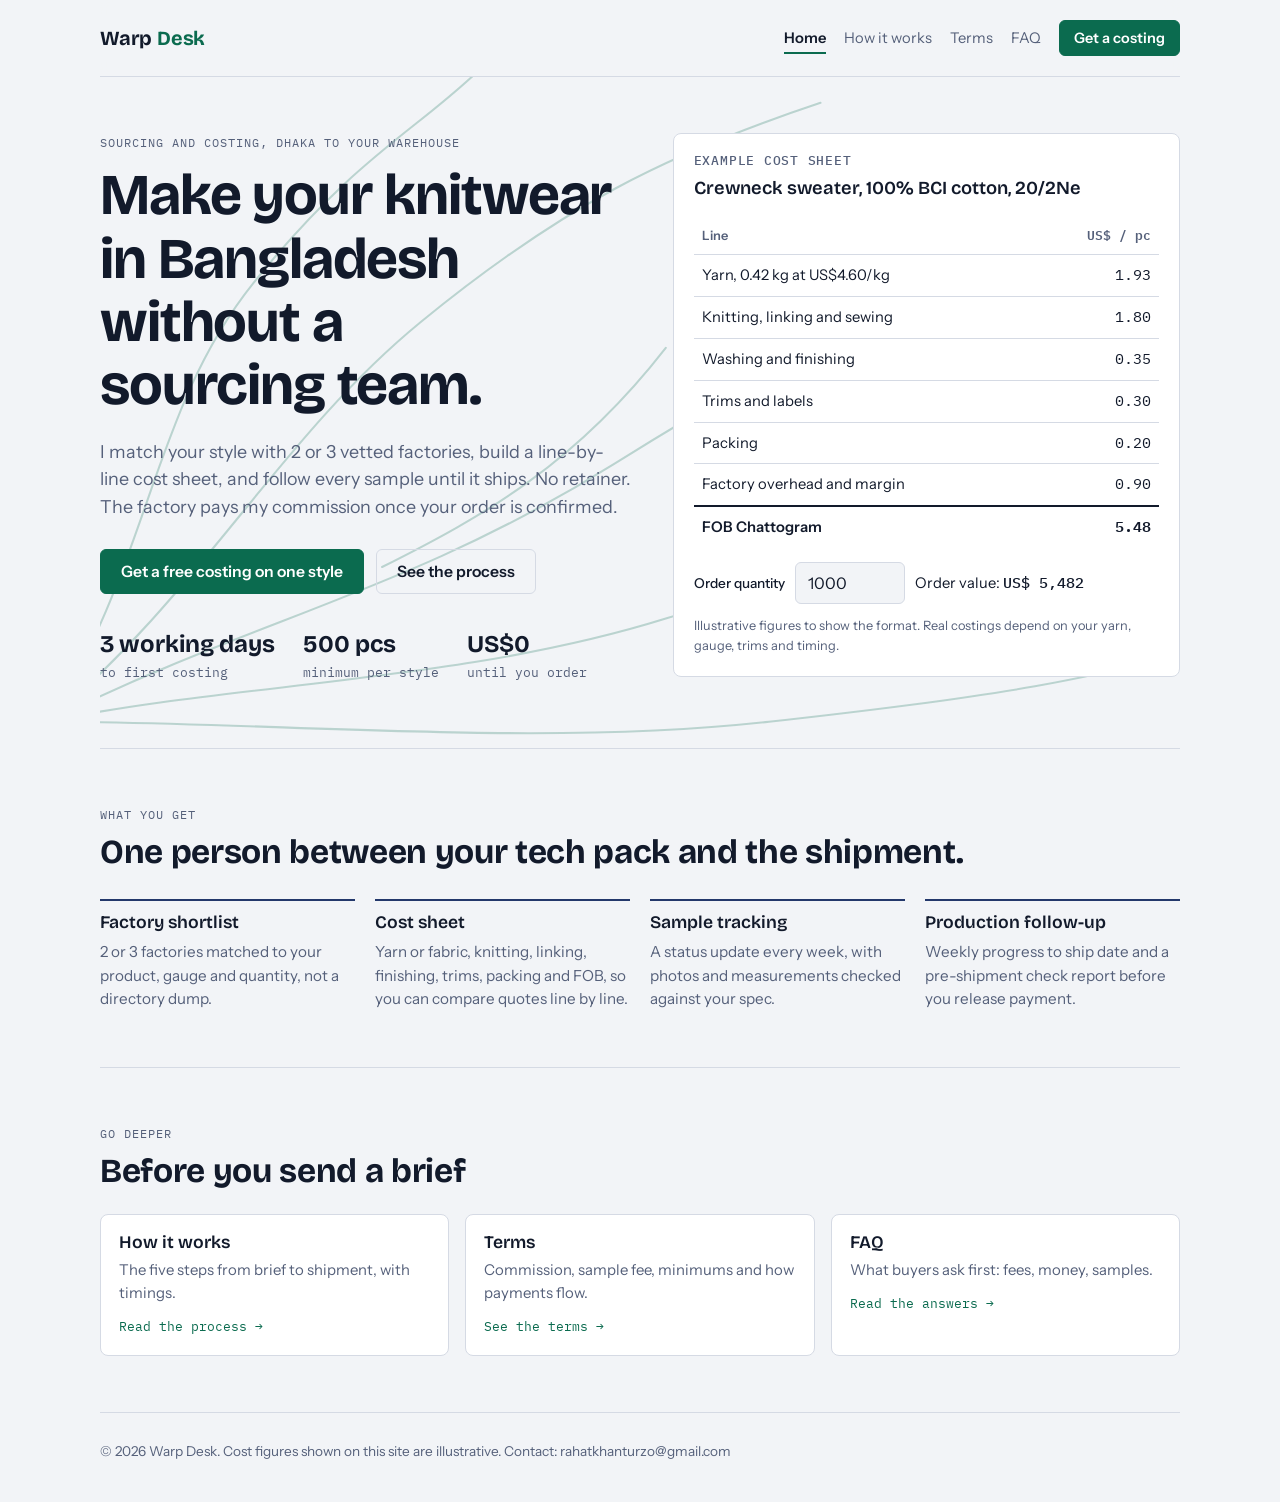
==== index.html @ 583fd415 "Add files via upload" ====
<!doctype html>
<html lang="en">
<head>
<meta charset="utf-8">
<meta name="viewport" content="width=device-width,initial-scale=1,viewport-fit=cover">
<title>7veins | Knitwear sourcing and costing in Bangladesh</title>
<meta name="description" content="Sourcing and costing for small knitwear brands producing in Bangladesh. Vetted factories, line-by-line cost sheets and sample tracking. No retainer.">
<meta property="og:type" content="website">
<meta property="og:site_name" content="7veins">
<meta property="og:title" content="7veins | Knitwear sourcing and costing in Bangladesh">
<meta property="og:description" content="Sourcing and costing for small knitwear brands producing in Bangladesh. Vetted factories, line-by-line cost sheets and sample tracking. No retainer.">
<link rel="stylesheet" href="https://fonts.googleapis.com/css2?family=Bricolage+Grotesque:opsz,wght@12..96,500;12..96,700&family=Instrument+Sans:wght@400;500;600&family=IBM+Plex+Mono:wght@400;500&display=swap">
<link rel="stylesheet" href="style.css">
</head>
<body data-title="">
<div class="wrap">
<header id="site-header"></header>
<main>
<div class="hero">
  <div class="veins-wrap" aria-hidden="true"><svg class="veins" viewBox="0 0 1000 520" preserveAspectRatio="xMidYMid slice" focusable="false">
    <path pathLength="1" style="--d:.0" d="M40 500 C 200 420, 320 400, 480 300 S 760 140, 960 60"/>
    <path pathLength="1" style="--d:.15" d="M40 500 C 180 470, 360 470, 520 420 S 800 360, 980 250"/>
    <path pathLength="1" style="--d:.3" d="M40 500 C 160 400, 220 280, 330 190 S 520 60, 640 20"/>
    <path pathLength="1" style="--d:.45" d="M40 500 C 220 500, 420 520, 600 500 S 840 470, 990 430"/>
    <path pathLength="1" style="--d:.6" d="M40 500 C 120 380, 120 260, 200 160 S 330 40, 380 -10"/>
    <path pathLength="1" style="--d:1.1" d="M300 380 C 380 340, 450 300, 520 210"/>
    <path pathLength="1" style="--d:1.3" d="M560 420 C 640 380, 700 300, 760 230"/>
  </svg></div>
  <div>
    <p class="eyebrow">Sourcing and costing, Dhaka to your warehouse</p>
    <h1 style="margin-top:12px">Make your knitwear in Bangladesh without a sourcing team.</h1>
    <p class="lead">I match your style with 2 or 3 vetted factories, build a line-by-line cost sheet, and follow every sample until it ships. No retainer. The factory pays my commission once your order is confirmed.</p>
    <div class="cta"><a class="btn" href="contact.html">Get a free costing on one style</a><a class="btn ghost" href="how-it-works.html">See the process</a></div>
    <div class="facts">
      <div><b data-s="costingTime"></b>to first costing</div>
      <div><b><span data-s="minQty"></span> pcs</b>minimum per style</div>
      <div><b>US$0</b>until you order</div>
    </div>
  </div>
  <div class="sheet" aria-labelledby="sheet-h">
    <h3 id="sheet-h">Example cost sheet</h3>
    <div class="style" data-s="exampleStyle"></div>
    <div class="tw"><table>
      <thead><tr><th>Line</th><th class="n">US$ / pc</th></tr></thead>
      <tbody id="rows"></tbody>
    </table></div>
    <div class="qty">
      <label for="qty" style="margin:0">Order quantity</label>
      <input id="qty" type="number" min="500" step="100" value="1000" inputmode="numeric">
      <span>Order value: <span class="ov" id="ov"></span></span>
    </div>
    <p class="note">Illustrative figures to show the format. Real costings depend on your yarn, gauge, trims and timing.</p>
  </div>
</div>
<section>
  <p class="eyebrow">What you get</p>
  <h2>One person between your tech pack and the shipment.</h2>
  <div class="grid4">
    <div><h3>Factory shortlist</h3><p>2 or 3 factories matched to your product, gauge and quantity, not a directory dump.</p></div>
    <div><h3>Cost sheet</h3><p>Yarn or fabric, knitting, linking, finishing, trims, packing and FOB, so you can compare quotes line by line.</p></div>
    <div><h3>Sample tracking</h3><p>A status update every week, with photos and measurements checked against your spec.</p></div>
    <div><h3>Production follow-up</h3><p>Weekly progress to ship date and a pre-shipment check report before you release payment.</p></div>
  </div>
</section>
<section>
  <p class="eyebrow">Go deeper</p>
  <h2>Before you send a brief</h2>
  <div class="linkcards">
    <a class="card" href="how-it-works.html"><h3>How it works</h3><p>The five steps from brief to shipment, with timings.</p><span class="go">Read the process &rarr;</span></a>
    <a class="card" href="terms.html"><h3>Terms</h3><p>Commission, sample fee, minimums and how payments flow.</p><span class="go">See the terms &rarr;</span></a>
    <a class="card" href="faq.html"><h3>FAQ</h3><p>What buyers ask first: fees, money, samples.</p><span class="go">Read the answers &rarr;</span></a>
  </div>
</section>
</main>
<footer id="site-footer"></footer>
</div>
<script src="settings.js"></script>
<script src="site.js"></script>
</body>
</html>
---- style.css ----
/* Layout: a costing-sheet page. Hero pairs the pitch with a live example cost sheet; sections follow the order of a real sourcing job. */
:root{
  --bg:#F2F4F7; --surface:#FFFFFF; --fg:#121A2B; --muted:#55607A; --line:#D5DAE4;
  --indigo:#23386B; --accent:#0B6B4F; --accent-fg:#FFFFFF; --soft:#E4E9F2;
  --display:'Bricolage Grotesque','Helvetica Neue',Arial,sans-serif;
  --body:'Instrument Sans','Helvetica Neue',Arial,sans-serif;
  --mono:'IBM Plex Mono',ui-monospace,Menlo,Consolas,monospace;
}
@media (prefers-color-scheme:dark){:root:not([data-theme="light"]){
  --bg:#0E1422; --surface:#161E31; --fg:#E7EBF3; --muted:#9AA6C0; --line:#2A3550;
  --indigo:#9DB4F0; --accent:#3FBF93; --accent-fg:#06281D; --soft:#1D2740; color-scheme:dark}}
:root[data-theme="dark"]{
  --bg:#0E1422; --surface:#161E31; --fg:#E7EBF3; --muted:#9AA6C0; --line:#2A3550;
  --indigo:#9DB4F0; --accent:#3FBF93; --accent-fg:#06281D; --soft:#1D2740; color-scheme:dark}
*{box-sizing:border-box}
:root{color-scheme:light}
img{max-width:100%}
[hidden]{display:none!important}
body{background:var(--bg);color:var(--fg);font-family:var(--body);font-size:16px;line-height:1.55;
  padding-left:max(16px,env(safe-area-inset-left,0px));padding-right:max(16px,env(safe-area-inset-right,0px));padding-block:0;margin:0}
.wrap{max-width:1080px;margin:0 auto}
h1,h2,h3{font-family:var(--display);line-height:1.1;text-wrap:balance;margin:0}
h1{font-size:clamp(2.2rem,5.4vw,3.6rem);font-weight:700;letter-spacing:-.02em}
h2{font-size:clamp(1.5rem,3vw,2.1rem);font-weight:700;letter-spacing:-.01em}
h3{font-size:1.1rem;font-weight:600}
p{margin:0}
.eyebrow{font-family:var(--mono);font-size:.78rem;letter-spacing:.08em;text-transform:uppercase;color:var(--muted)}
header.top{display:flex;flex-wrap:wrap;justify-content:space-between;align-items:center;gap:12px 16px;padding-block:20px;border-bottom:1px solid var(--line)}
.logo{font-family:var(--display);font-weight:700;font-size:1.25rem;letter-spacing:-.01em}
.logo span{color:var(--accent)}
nav{display:flex;flex-wrap:wrap;align-items:center;gap:8px 18px}
nav a{color:var(--muted);text-decoration:none;font-size:.92rem}
nav a.active{color:var(--fg);font-weight:600}
nav a.btn{padding:8px 14px;font-size:.9rem;color:var(--accent-fg)}
nav a.btn:hover,nav a.btn:focus-visible{color:var(--accent-fg)}
nav a:hover,nav a:focus-visible{color:var(--fg)}
.hero{display:grid;grid-template-columns:1.05fr 1fr;gap:40px;padding-block:56px 64px;align-items:start}
.hero .lead{margin-top:20px;font-size:1.12rem;color:var(--muted);max-width:34em}
.hero .cta{margin-top:28px;display:flex;gap:12px;flex-wrap:wrap}
.btn{display:inline-block;font:600 .98rem var(--body);padding:12px 20px;border-radius:6px;border:1px solid var(--accent);background:var(--accent);color:var(--accent-fg);text-decoration:none;cursor:pointer}
.btn.ghost{background:transparent;color:var(--fg);border-color:var(--line)}
.btn:focus-visible,input:focus-visible,select:focus-visible,textarea:focus-visible,a:focus-visible{outline:2px solid var(--accent);outline-offset:2px}
.facts{margin-top:32px;display:flex;gap:28px;flex-wrap:wrap}
.facts div{font-family:var(--mono);font-size:.82rem;color:var(--muted)}
.facts b{display:block;font-family:var(--display);font-size:1.5rem;color:var(--fg);font-weight:700}
.sheet{background:var(--surface);border:1px solid var(--line);border-radius:8px;padding:20px;min-width:0}
.sheet h3{font-family:var(--mono);font-size:.8rem;font-weight:500;letter-spacing:.06em;text-transform:uppercase;color:var(--muted)}
.sheet .style{margin:6px 0 14px;font-family:var(--display);font-weight:600;font-size:1.15rem}
.tw{overflow-x:auto}
table{width:100%;border-collapse:collapse;font-size:.92rem}
th,td{padding:9px 8px;text-align:left;border-bottom:1px solid var(--line);vertical-align:top}
th{font-weight:600;color:var(--muted);font-size:.8rem}
td.n,th.n{text-align:right;font-family:var(--mono);font-variant-numeric:tabular-nums;white-space:nowrap}
tr.total td{border-bottom:0;border-top:2px solid var(--fg);font-weight:600}
.qty{display:flex;align-items:center;gap:10px;margin-top:14px;flex-wrap:wrap;font-size:.92rem}
.qty input{width:110px}
.ov{font-family:var(--mono);font-variant-numeric:tabular-nums;font-weight:500}
.note{margin-top:12px;font-size:.8rem;color:var(--muted)}
input,select,textarea{font:400 1rem var(--body);color:var(--fg);background:var(--bg);border:1px solid var(--line);border-radius:6px;padding:10px 12px;width:100%}
textarea{min-height:170px;font-family:var(--mono);font-size:.88rem;line-height:1.5}
label{display:block;font-size:.85rem;font-weight:500;margin-bottom:6px}
section{padding-block:56px;border-top:1px solid var(--line)}
section>.eyebrow{margin-bottom:10px}
.grid4{display:grid;grid-template-columns:repeat(4,1fr);gap:20px;margin-top:28px}
.grid4>div{min-width:0}
.grid4 p{color:var(--muted);margin-top:8px;font-size:.95rem}
.grid4 h3{padding-top:12px;border-top:2px solid var(--indigo)}
ol.steps{list-style:none;margin:28px 0 0;padding:0;display:grid;gap:0;border:1px solid var(--line);border-radius:8px;background:var(--surface)}
ol.steps li{display:grid;grid-template-columns:150px 1fr 120px;gap:16px;padding:16px 20px;border-bottom:1px solid var(--line);align-items:baseline}
ol.steps li:last-child{border-bottom:0}
ol.steps b{font-family:var(--display);font-size:1.05rem}
ol.steps .t{font-family:var(--mono);font-size:.82rem;color:var(--muted);text-align:right}
ol.steps p{color:var(--muted);font-size:.95rem}
.two{display:grid;grid-template-columns:1fr 1fr;gap:40px;margin-top:28px}
.two>*{min-width:0}
.terms td:first-child{font-weight:600;width:38%}
.fit h3{margin-bottom:10px}
.fit ul{margin:0;padding-left:1.1em;color:var(--muted)}
.fit li{margin-bottom:6px}
.form{display:grid;grid-template-columns:1fr 1fr;gap:14px}
.form .full{grid-column:1/-1}
.out{margin-top:14px}
.row{display:flex;gap:10px;margin-top:10px;flex-wrap:wrap;align-items:center}
.status{font-size:.88rem;color:var(--muted)}
.contact{margin-top:24px;display:grid;gap:6px;font-size:.95rem}
.contact code{font-family:var(--mono);background:var(--soft);padding:2px 8px;border-radius:4px;user-select:all}
details{border-bottom:1px solid var(--line);padding:14px 0}
summary{cursor:pointer;font-weight:600}
details p{color:var(--muted);margin-top:8px}
footer{padding-block:28px 40px;border-top:1px solid var(--line);font-size:.85rem;color:var(--muted)}
@media (max-width:860px){
  .hero{grid-template-columns:1fr;padding-block:36px 44px}
  .grid4{grid-template-columns:1fr 1fr}
  .two{grid-template-columns:1fr;gap:28px}
  ol.steps li{grid-template-columns:1fr;gap:4px}
  ol.steps .t{text-align:left}
}
@media (max-width:520px){
  .grid4{grid-template-columns:1fr}
  .form{grid-template-columns:1fr}
}
@media (prefers-reduced-motion:no-preference){.btn{transition:filter .15s}.btn:hover{filter:brightness(1.08)}}

.pagehead{padding-block:48px 8px}
.pagehead h1{font-size:clamp(1.9rem,4.2vw,2.7rem)}
.pagehead .lead{margin-top:14px;color:var(--muted);font-size:1.08rem;max-width:36em}
.pagehead+section{border-top:0}
.linkcards{display:grid;grid-template-columns:repeat(3,1fr);gap:16px;margin-top:24px}
a.card{display:block;border:1px solid var(--line);background:var(--surface);border-radius:8px;padding:18px;text-decoration:none;color:inherit;min-width:0}
a.card:hover,a.card:focus-visible{border-color:var(--accent)}
a.card p{color:var(--muted);margin-top:6px;font-size:.93rem}
a.card .go{display:block;margin-top:12px;font-family:var(--mono);font-size:.82rem;color:var(--accent)}
.endcta{display:flex;gap:12px;flex-wrap:wrap;margin-top:28px}
@media (max-width:860px){.linkcards{grid-template-columns:1fr}}

/* ---------- motion and polish ---------- */
header.top{position:sticky;top:0;z-index:30;background:color-mix(in srgb,var(--bg) 90%,transparent);-webkit-backdrop-filter:blur(8px);backdrop-filter:blur(8px)}
header.top.scrolled{box-shadow:0 10px 24px -18px rgba(0,0,0,.45)}
nav a:not(.btn){position:relative}
nav a:not(.btn)::after{content:"";position:absolute;left:0;right:0;bottom:-5px;height:2px;background:var(--accent);transform:scaleX(0);transform-origin:left}
nav a:not(.btn):hover::after,nav a:not(.btn):focus-visible::after,nav a.active::after{transform:scaleX(1)}
.hero{position:relative;isolation:isolate}
.veins-wrap{position:absolute;inset:0;overflow:hidden;pointer-events:none;z-index:-1}
.veins{width:100%;height:100%;display:block}
.veins path{fill:none;stroke:var(--accent);stroke-width:1.6;stroke-linecap:round;opacity:.24;stroke-dasharray:1}
@media (prefers-reduced-motion:no-preference){
  @keyframes rise{from{opacity:0;transform:translateY(16px)}to{opacity:1;transform:none}}
  @keyframes draw{to{stroke-dashoffset:0}}
  @keyframes rowin{from{opacity:0;transform:translateX(-8px)}to{opacity:1;transform:none}}
  .hero .eyebrow,.hero h1,.hero .lead,.hero .cta,.hero .facts,.hero .sheet,.pagehead>*{animation:rise .75s cubic-bezier(.2,.7,.2,1) both}
  .hero .eyebrow,.pagehead .eyebrow{animation-delay:.05s}
  .hero h1,.pagehead h1{animation-delay:.15s}
  .hero .lead,.pagehead .lead{animation-delay:.28s}
  .hero .cta{animation-delay:.4s}
  .hero .facts{animation-delay:.52s}
  .hero .sheet{animation-delay:.35s}
  .veins path{stroke-dashoffset:1;animation:draw 2.6s cubic-bezier(.4,0,.2,1) forwards;animation-delay:calc(var(--d,0)*1s)}
  .sheet tbody tr{animation:rowin .5s ease both;animation-delay:calc(.7s + var(--i,0)*.09s)}
  .rv{opacity:0;transform:translateY(20px);transition:opacity .7s ease,transform .7s cubic-bezier(.2,.7,.2,1)}
  .rv.in{opacity:1;transform:none}
  .btn{transition:transform .18s ease,filter .18s ease}
  .btn:hover{transform:translateY(-2px)}
  a.card{transition:transform .22s ease,border-color .22s ease,box-shadow .22s ease}
  a.card:hover,a.card:focus-visible{transform:translateY(-4px);box-shadow:0 16px 30px -22px rgba(0,0,0,.5)}
  nav a:not(.btn)::after{transition:transform .25s ease}
  header.top{transition:box-shadow .25s ease}
}
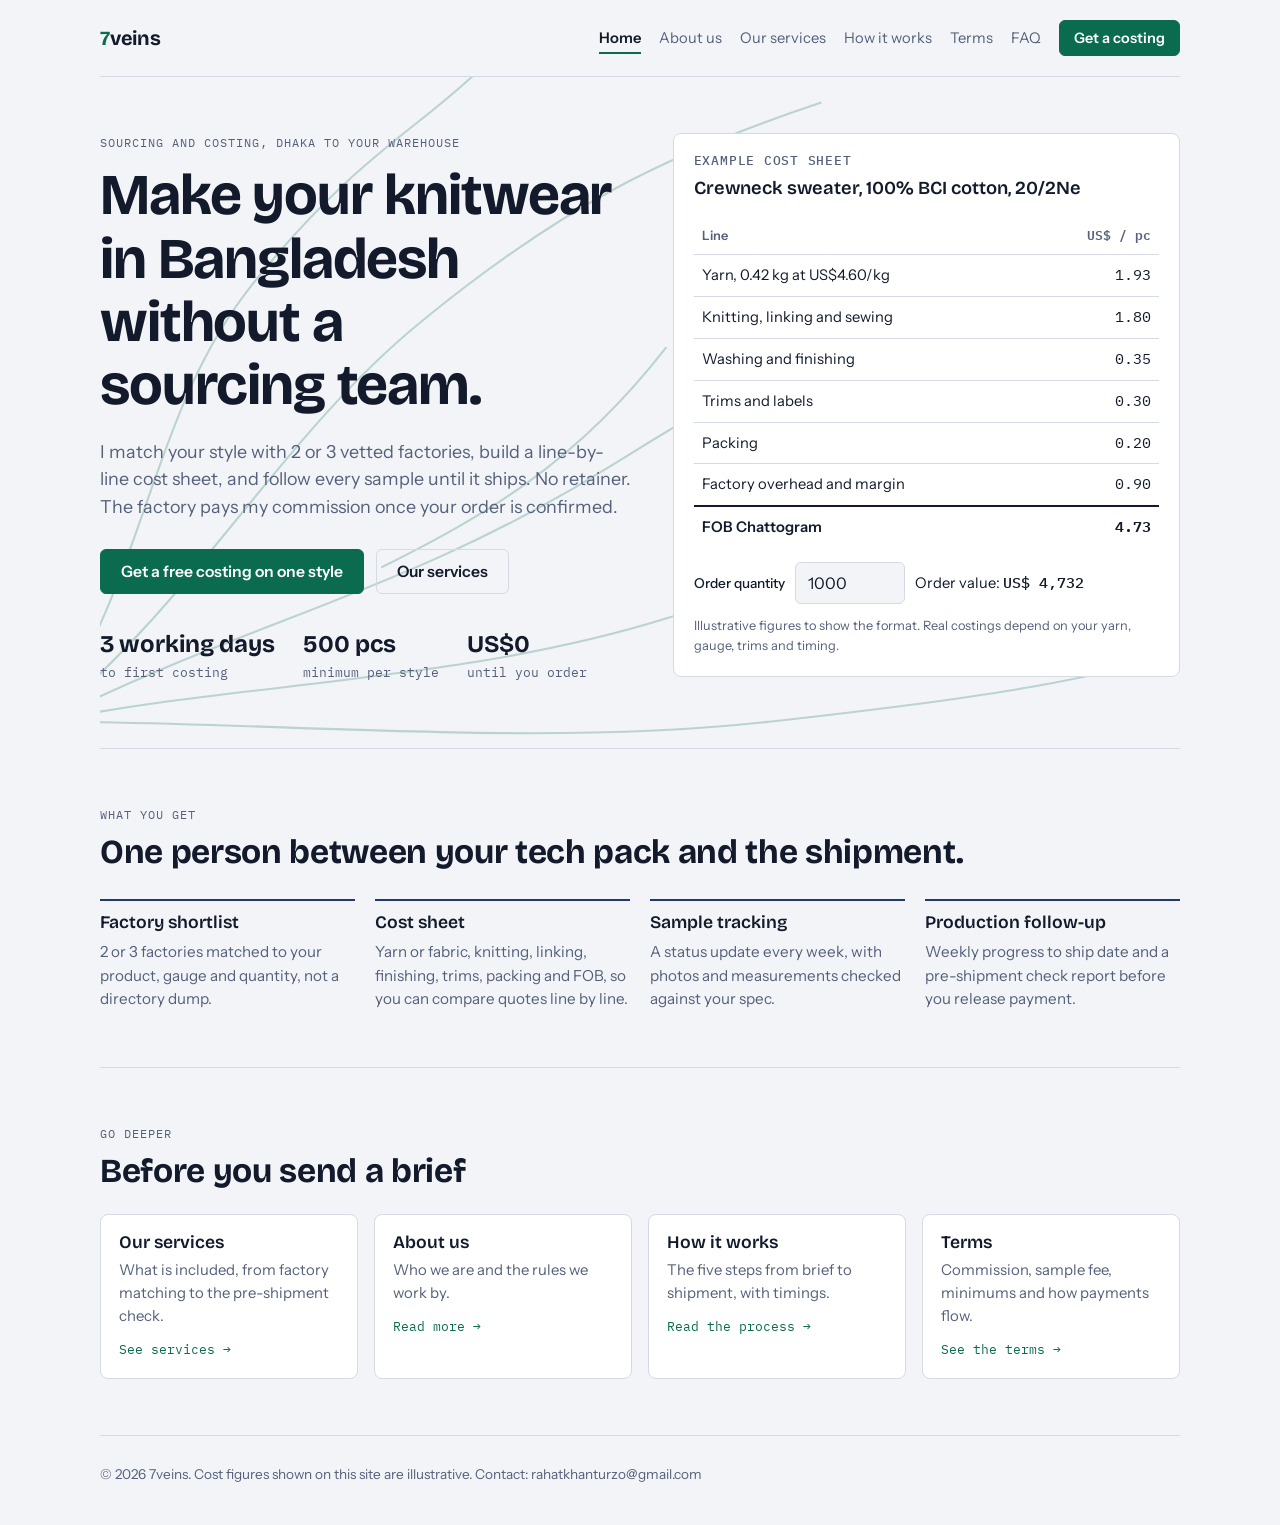
==== commit 5d930c89: "Add files via upload" ====
--- a/index.html
+++ b/index.html
@@ -3,6 +3,7 @@
 <head>
 <meta charset="utf-8">
 <meta name="viewport" content="width=device-width,initial-scale=1,viewport-fit=cover">
+<script>if(!(window.matchMedia&&matchMedia('(prefers-reduced-motion: reduce)').matches))document.documentElement.classList.add('m')</script>
 <title>7veins | Knitwear sourcing and costing in Bangladesh</title>
 <meta name="description" content="Sourcing and costing for small knitwear brands producing in Bangladesh. Vetted factories, line-by-line cost sheets and sample tracking. No retainer.">
 <meta property="og:type" content="website">
@@ -30,7 +31,7 @@
     <p class="eyebrow">Sourcing and costing, Dhaka to your warehouse</p>
     <h1 style="margin-top:12px">Make your knitwear in Bangladesh without a sourcing team.</h1>
     <p class="lead">I match your style with 2 or 3 vetted factories, build a line-by-line cost sheet, and follow every sample until it ships. No retainer. The factory pays my commission once your order is confirmed.</p>
-    <div class="cta"><a class="btn" href="contact.html">Get a free costing on one style</a><a class="btn ghost" href="how-it-works.html">See the process</a></div>
+    <div class="cta"><a class="btn" href="contact.html">Get a free costing on one style</a><a class="btn ghost" href="services.html">Our services</a></div>
     <div class="facts">
       <div><b data-s="costingTime"></b>to first costing</div>
       <div><b><span data-s="minQty"></span> pcs</b>minimum per style</div>
@@ -66,9 +67,10 @@
   <p class="eyebrow">Go deeper</p>
   <h2>Before you send a brief</h2>
   <div class="linkcards">
+    <a class="card" href="services.html"><h3>Our services</h3><p>What is included, from factory matching to the pre-shipment check.</p><span class="go">See services &rarr;</span></a>
+    <a class="card" href="about.html"><h3>About us</h3><p>Who we are and the rules we work by.</p><span class="go">Read more &rarr;</span></a>
     <a class="card" href="how-it-works.html"><h3>How it works</h3><p>The five steps from brief to shipment, with timings.</p><span class="go">Read the process &rarr;</span></a>
     <a class="card" href="terms.html"><h3>Terms</h3><p>Commission, sample fee, minimums and how payments flow.</p><span class="go">See the terms &rarr;</span></a>
-    <a class="card" href="faq.html"><h3>FAQ</h3><p>What buyers ask first: fees, money, samples.</p><span class="go">Read the answers &rarr;</span></a>
   </div>
 </section>
 </main>
--- a/style.css
+++ b/style.css
@@ -105,7 +105,7 @@
 .pagehead h1{font-size:clamp(1.9rem,4.2vw,2.7rem)}
 .pagehead .lead{margin-top:14px;color:var(--muted);font-size:1.08rem;max-width:36em}
 .pagehead+section{border-top:0}
-.linkcards{display:grid;grid-template-columns:repeat(3,1fr);gap:16px;margin-top:24px}
+.linkcards{display:grid;grid-template-columns:repeat(auto-fit,minmax(210px,1fr));gap:16px;margin-top:24px}
 a.card{display:block;border:1px solid var(--line);background:var(--surface);border-radius:8px;padding:18px;text-decoration:none;color:inherit;min-width:0}
 a.card:hover,a.card:focus-visible{border-color:var(--accent)}
 a.card p{color:var(--muted);margin-top:6px;font-size:.93rem}
@@ -127,21 +127,23 @@
   @keyframes rise{from{opacity:0;transform:translateY(16px)}to{opacity:1;transform:none}}
   @keyframes draw{to{stroke-dashoffset:0}}
   @keyframes rowin{from{opacity:0;transform:translateX(-8px)}to{opacity:1;transform:none}}
-  .hero .eyebrow,.hero h1,.hero .lead,.hero .cta,.hero .facts,.hero .sheet,.pagehead>*{animation:rise .75s cubic-bezier(.2,.7,.2,1) both}
-  .hero .eyebrow,.pagehead .eyebrow{animation-delay:.05s}
-  .hero h1,.pagehead h1{animation-delay:.15s}
-  .hero .lead,.pagehead .lead{animation-delay:.28s}
-  .hero .cta{animation-delay:.4s}
-  .hero .facts{animation-delay:.52s}
-  .hero .sheet{animation-delay:.35s}
   .veins path{stroke-dashoffset:1;animation:draw 2.6s cubic-bezier(.4,0,.2,1) forwards;animation-delay:calc(var(--d,0)*1s)}
-  .sheet tbody tr{animation:rowin .5s ease both;animation-delay:calc(.7s + var(--i,0)*.09s)}
+  .sheet tbody tr{animation:rowin .5s ease both;animation-delay:calc(1s + var(--i,0)*.09s)}
   .rv{opacity:0;transform:translateY(20px);transition:opacity .7s ease,transform .7s cubic-bezier(.2,.7,.2,1)}
   .rv.in{opacity:1;transform:none}
   .btn{transition:transform .18s ease,filter .18s ease}
   .btn:hover{transform:translateY(-2px)}
   a.card{transition:transform .22s ease,border-color .22s ease,box-shadow .22s ease}
+  a.card.rv{transition:opacity .7s ease,transform .7s cubic-bezier(.2,.7,.2,1)}
   a.card:hover,a.card:focus-visible{transform:translateY(-4px);box-shadow:0 16px 30px -22px rgba(0,0,0,.5)}
   nav a:not(.btn)::after{transition:transform .25s ease}
   header.top{transition:box-shadow .25s ease}
 }
+
+html.m main{opacity:0;animation:showmain 0s 2.5s forwards}
+html.m.ready main{opacity:1;animation:none}
+@keyframes showmain{to{opacity:1}}
+.svc td:first-child{font-weight:600;width:22%}
+.svc td:last-child{width:28%;color:var(--muted)}
+.grid4.three{grid-template-columns:repeat(3,1fr)}
+@media (max-width:860px){.grid4.three{grid-template-columns:1fr}}
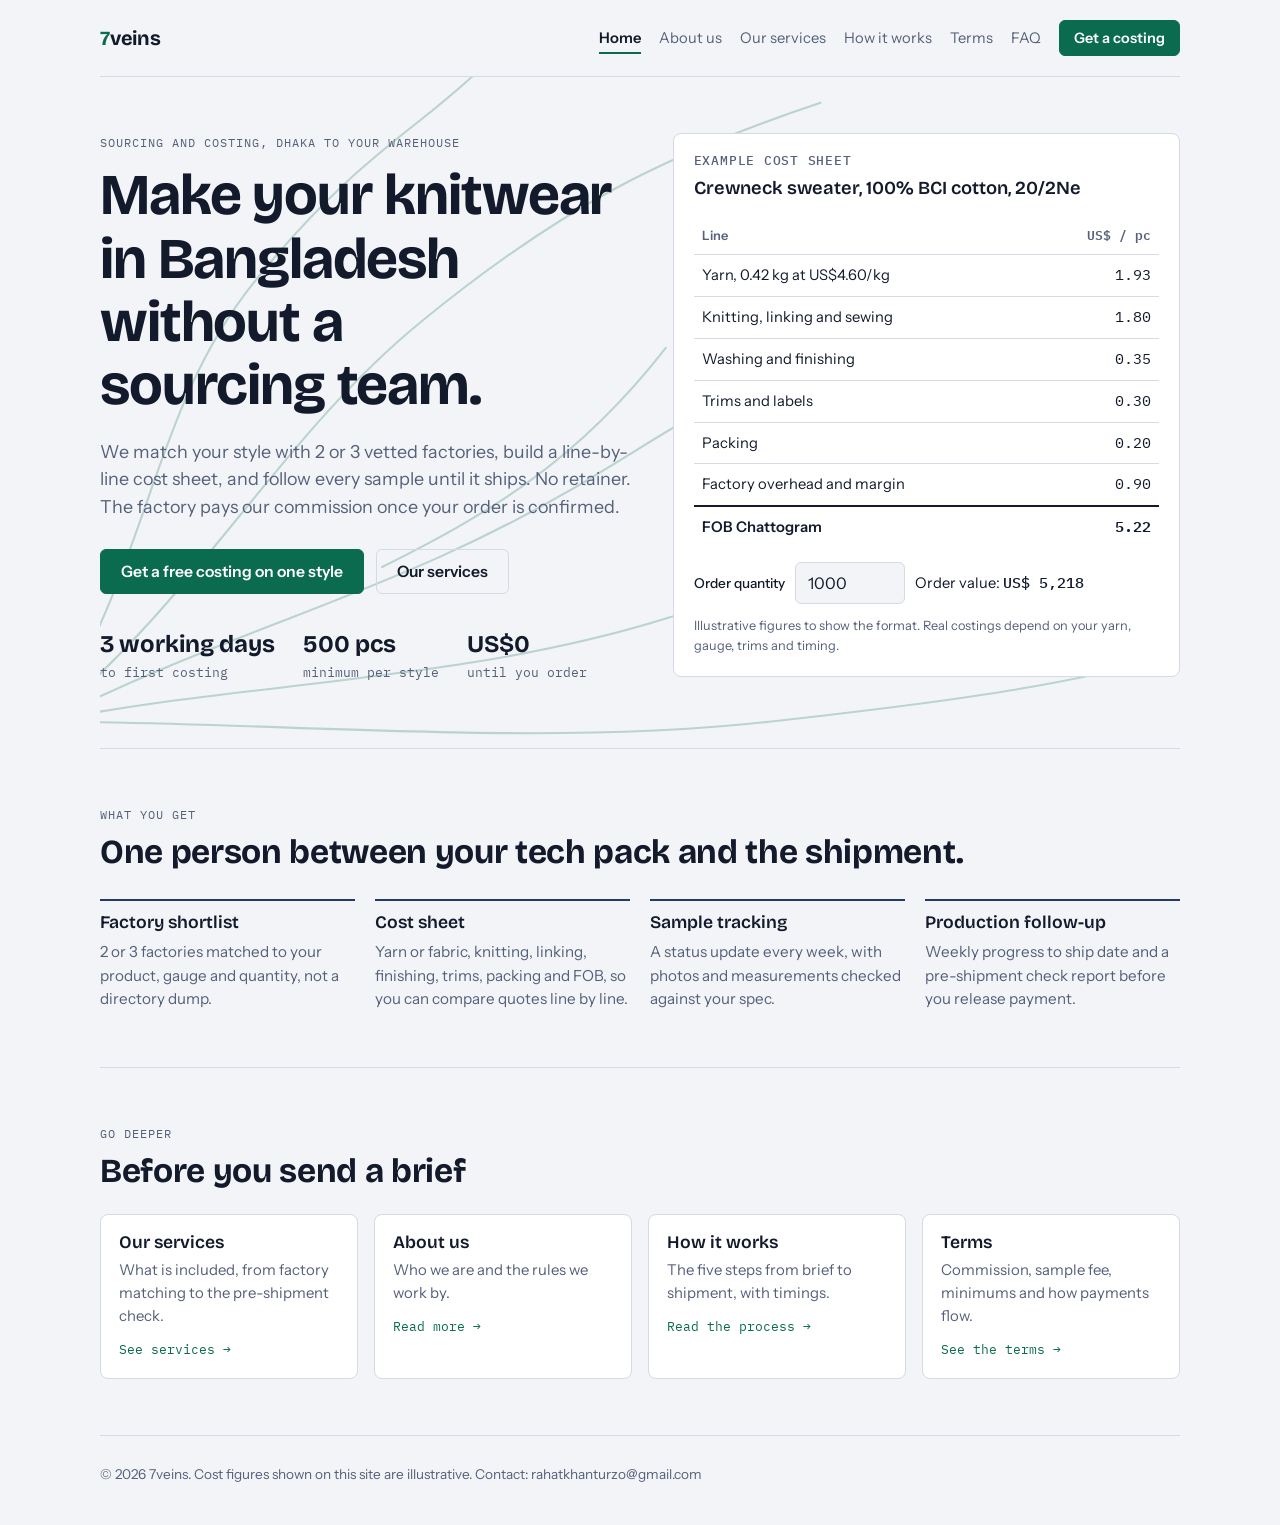
==== commit 59d48a65: "Add files via upload" ====
--- a/index.html
+++ b/index.html
@@ -30,7 +30,7 @@
   <div>
     <p class="eyebrow">Sourcing and costing, Dhaka to your warehouse</p>
     <h1 style="margin-top:12px">Make your knitwear in Bangladesh without a sourcing team.</h1>
-    <p class="lead">I match your style with 2 or 3 vetted factories, build a line-by-line cost sheet, and follow every sample until it ships. No retainer. The factory pays my commission once your order is confirmed.</p>
+    <p class="lead">We match your style with 2 or 3 vetted factories, build a line-by-line cost sheet, and follow every sample until it ships. No retainer. The factory pays our commission once your order is confirmed.</p>
     <div class="cta"><a class="btn" href="contact.html">Get a free costing on one style</a><a class="btn ghost" href="services.html">Our services</a></div>
     <div class="facts">
       <div><b data-s="costingTime"></b>to first costing</div>
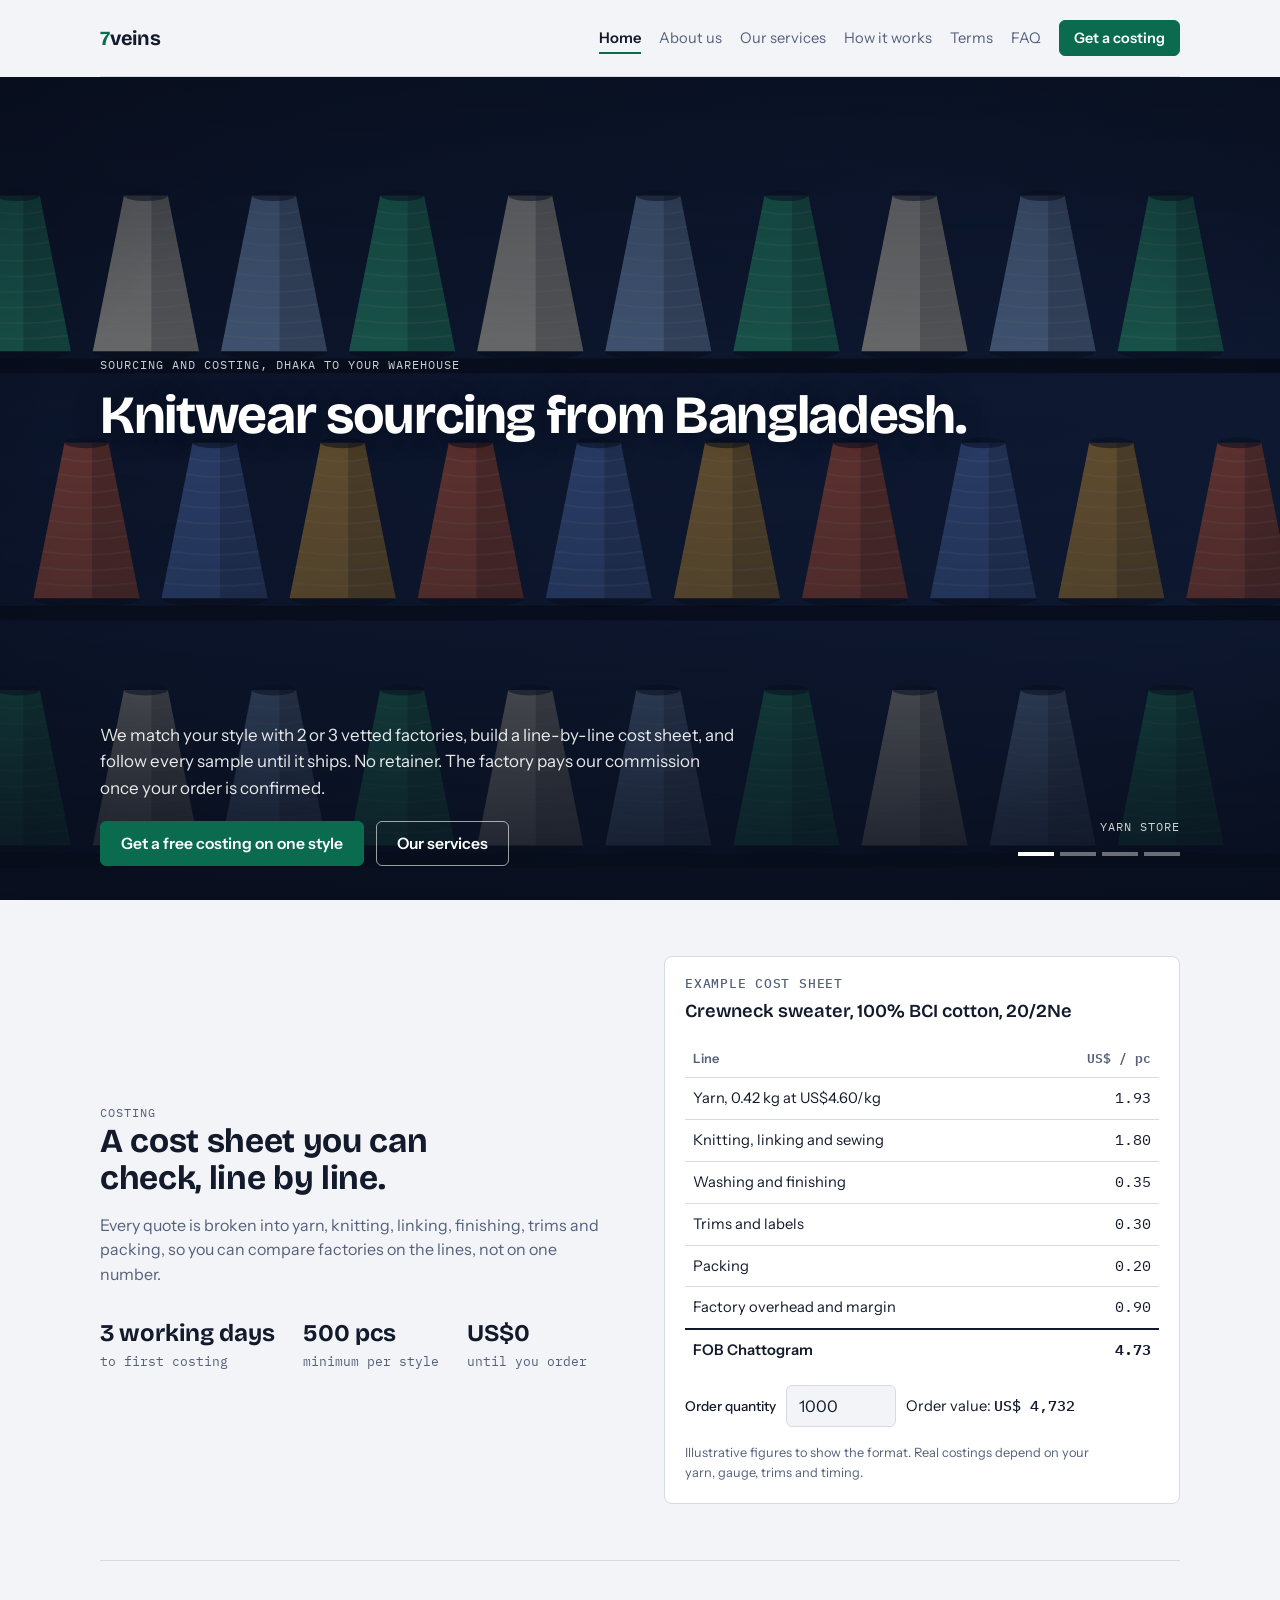
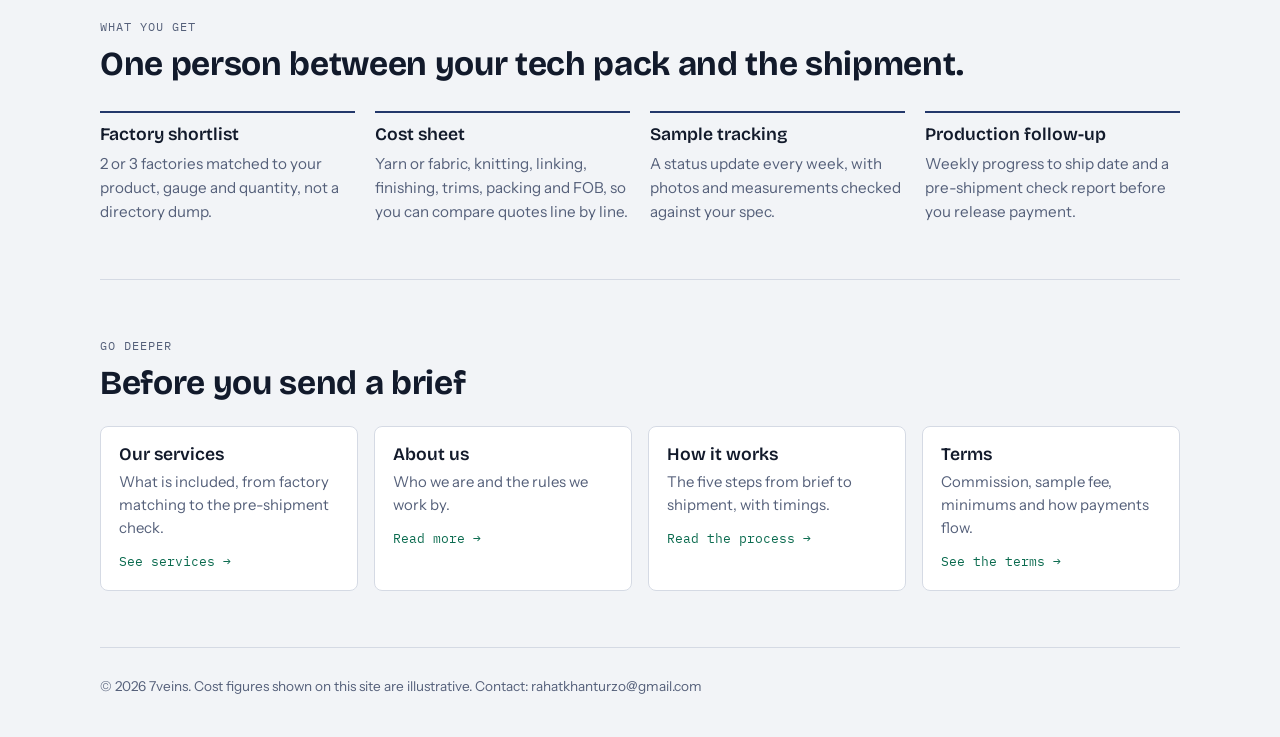
==== commit 76a8d24b: "Add files via upload" ====
--- a/index.html
+++ b/index.html
@@ -17,21 +17,28 @@
 <div class="wrap">
 <header id="site-header"></header>
 <main>
-<div class="hero">
-  <div class="veins-wrap" aria-hidden="true"><svg class="veins" viewBox="0 0 1000 520" preserveAspectRatio="xMidYMid slice" focusable="false">
-    <path pathLength="1" style="--d:.0" d="M40 500 C 200 420, 320 400, 480 300 S 760 140, 960 60"/>
-    <path pathLength="1" style="--d:.15" d="M40 500 C 180 470, 360 470, 520 420 S 800 360, 980 250"/>
-    <path pathLength="1" style="--d:.3" d="M40 500 C 160 400, 220 280, 330 190 S 520 60, 640 20"/>
-    <path pathLength="1" style="--d:.45" d="M40 500 C 220 500, 420 520, 600 500 S 840 470, 990 430"/>
-    <path pathLength="1" style="--d:.6" d="M40 500 C 120 380, 120 260, 200 160 S 330 40, 380 -10"/>
-    <path pathLength="1" style="--d:1.1" d="M300 380 C 380 340, 450 300, 520 210"/>
-    <path pathLength="1" style="--d:1.3" d="M560 420 C 640 380, 700 300, 760 230"/>
-  </svg></div>
+<div class="hero2" id="hero">
+  <div class="carousel" aria-hidden="true"><div class="track" id="track"></div></div>
+  <div class="hero-shade"></div>
+  <div class="hero-inner">
+    <div class="hero-top">
+      <p class="eyebrow">Sourcing and costing, Dhaka to your warehouse</p>
+      <h1 class="hero-title">Knitwear sourcing from Bangladesh.</h1>
+    </div>
+    <div class="hero-bottom">
+      <div class="hero-left">
+        <p class="hero-desc">We match your style with 2 or 3 vetted factories, build a line-by-line cost sheet, and follow every sample until it ships. No retainer. The factory pays our commission once your order is confirmed.</p>
+        <div class="hero-actions"><a class="btn" href="contact.html">Get a free costing on one style</a><a class="btn ghost" href="services.html">Our services</a></div>
+      </div>
+      <div class="hero-controls"><span class="cap" id="cap"></span><div class="dots" id="dots"></div></div>
+    </div>
+  </div>
+</div>
+<section class="split">
   <div>
-    <p class="eyebrow">Sourcing and costing, Dhaka to your warehouse</p>
-    <h1 style="margin-top:12px">Make your knitwear in Bangladesh without a sourcing team.</h1>
-    <p class="lead">We match your style with 2 or 3 vetted factories, build a line-by-line cost sheet, and follow every sample until it ships. No retainer. The factory pays our commission once your order is confirmed.</p>
-    <div class="cta"><a class="btn" href="contact.html">Get a free costing on one style</a><a class="btn ghost" href="services.html">Our services</a></div>
+    <p class="eyebrow">Costing</p>
+    <h2>A cost sheet you can check, line by line.</h2>
+    <p>Every quote is broken into yarn, knitting, linking, finishing, trims and packing, so you can compare factories on the lines, not on one number.</p>
     <div class="facts">
       <div><b data-s="costingTime"></b>to first costing</div>
       <div><b><span data-s="minQty"></span> pcs</b>minimum per style</div>
@@ -52,7 +59,7 @@
     </div>
     <p class="note">Illustrative figures to show the format. Real costings depend on your yarn, gauge, trims and timing.</p>
   </div>
-</div>
+</section>
 <section>
   <p class="eyebrow">What you get</p>
   <h2>One person between your tech pack and the shipment.</h2>
--- a/style.css
+++ b/style.css
@@ -128,13 +128,11 @@
   @keyframes draw{to{stroke-dashoffset:0}}
   @keyframes rowin{from{opacity:0;transform:translateX(-8px)}to{opacity:1;transform:none}}
   .veins path{stroke-dashoffset:1;animation:draw 2.6s cubic-bezier(.4,0,.2,1) forwards;animation-delay:calc(var(--d,0)*1s)}
-  .sheet tbody tr{animation:rowin .5s ease both;animation-delay:calc(1s + var(--i,0)*.09s)}
-  .rv{opacity:0;transform:translateY(20px);transition:opacity .7s ease,transform .7s cubic-bezier(.2,.7,.2,1)}
-  .rv.in{opacity:1;transform:none}
+  .rv{opacity:0}
+  .rv.go{animation:rise .8s cubic-bezier(.2,.7,.2,1) both}
   .btn{transition:transform .18s ease,filter .18s ease}
   .btn:hover{transform:translateY(-2px)}
   a.card{transition:transform .22s ease,border-color .22s ease,box-shadow .22s ease}
-  a.card.rv{transition:opacity .7s ease,transform .7s cubic-bezier(.2,.7,.2,1)}
   a.card:hover,a.card:focus-visible{transform:translateY(-4px);box-shadow:0 16px 30px -22px rgba(0,0,0,.5)}
   nav a:not(.btn)::after{transition:transform .25s ease}
   header.top{transition:box-shadow .25s ease}
@@ -147,3 +145,41 @@
 .svc td:last-child{width:28%;color:var(--muted)}
 .grid4.three{grid-template-columns:repeat(3,1fr)}
 @media (max-width:860px){.grid4.three{grid-template-columns:1fr}}
+
+/* ---------- home: full-screen carousel hero ---------- */
+:root{--hdr:77px}
+body{overflow-x:clip}
+.hero2{position:relative;width:100vw;margin-left:calc(50% - 50vw);height:calc(100svh - var(--hdr));min-height:540px;max-height:920px;overflow:hidden;color:#fff;background:#0d1730;isolation:isolate}
+.carousel{position:absolute;inset:0;z-index:-2;overflow:hidden}
+.track{display:flex;height:100%;transition:transform 1.1s cubic-bezier(.65,0,.35,1);will-change:transform}
+.track.nox{transition:none}
+.slide{flex:0 0 100%;height:100%}
+.slide img{width:100%;height:100%;object-fit:cover;display:block}
+.hero-shade{position:absolute;inset:0;z-index:-1;background:linear-gradient(180deg,rgba(8,14,28,.72) 0%,rgba(8,14,28,.58) 38%,rgba(8,14,28,.66) 62%,rgba(8,14,28,.93) 100%)}
+.hero-inner{height:100%;max-width:1112px;margin:0 auto;padding:0 max(16px,env(safe-area-inset-left,0px));display:flex;flex-direction:column}
+.hero-top{flex:1;display:flex;flex-direction:column;justify-content:center;gap:14px;min-width:0}
+.hero2 .eyebrow{color:rgba(255,255,255,.8)}
+.hero-title{font-size:clamp(1.8rem,4.2vw,3.7rem);line-height:1.05;white-space:nowrap;letter-spacing:-.025em;color:#fff;text-shadow:0 2px 28px rgba(0,0,0,.4)}
+.hero-bottom{display:flex;justify-content:space-between;align-items:flex-end;gap:28px 40px;flex-wrap:wrap;padding-bottom:max(34px,env(safe-area-inset-bottom,0px))}
+.hero-left{max-width:40em;min-width:0}
+.hero-desc{font-size:1.06rem;color:rgba(255,255,255,.9);line-height:1.55}
+.hero-actions{display:flex;gap:12px;flex-wrap:wrap;margin-top:20px}
+.hero2 .btn.ghost{color:#fff;border-color:rgba(255,255,255,.6);background:transparent}
+.hero2 .btn.ghost:hover{background:rgba(255,255,255,.14)}
+.hero-controls{display:flex;flex-direction:column;align-items:flex-end;gap:6px}
+.cap{font-family:var(--mono);font-size:.78rem;letter-spacing:.08em;text-transform:uppercase;color:rgba(255,255,255,.8);min-height:1.2em}
+.dots{display:flex;gap:6px}
+.dots button{width:36px;height:24px;padding:10px 0;border:0;background:rgba(255,255,255,.4);background-clip:content-box;cursor:pointer;border-radius:3px}
+.dots button[aria-current="true"]{background:#fff;background-clip:content-box}
+.dots button:focus-visible{outline:2px solid #fff;outline-offset:2px}
+.hero2+section{border-top:0}
+.split{display:grid;grid-template-columns:1fr 1fr;gap:48px;align-items:center}
+.split>*{min-width:0}
+.split>div>p{margin-top:16px;color:var(--muted);max-width:34em}
+.split .facts{margin-top:28px}
+.sheet.arm tbody tr{opacity:0}
+@media (prefers-reduced-motion:no-preference){
+  .sheet.seen tbody tr{animation:rowin .5s ease both;animation-delay:calc(var(--i,0)*.09s)}
+}
+@media (max-width:860px){.split{grid-template-columns:1fr;gap:32px}.hero-controls{align-items:flex-start}}
+@media (max-width:700px){.hero-title{white-space:normal;font-size:clamp(1.9rem,8.5vw,2.6rem)}.hero2{min-height:600px}}
